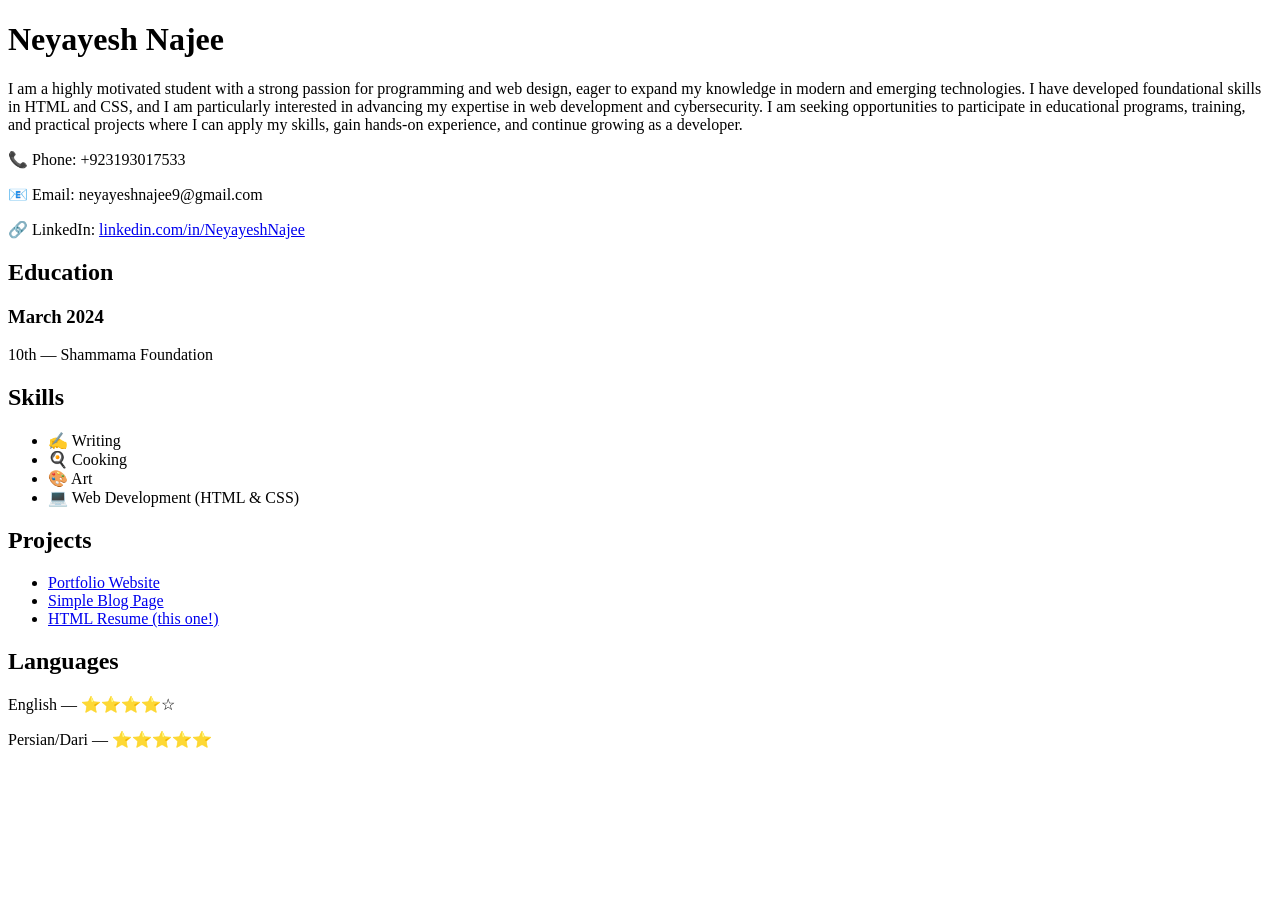
==== docs/index.html @ f471a8b7 "Update and rename index.html to docs/index.html" ====
<!DOCTYPE html>
<html lang="en">
<head>
  <meta charset="UTF-8">
  <meta name="viewport" content="width=device-width, initial-scale=1.0">
  <title>Neyayesh Najee - Resume</title>
  <link rel="stylesheet" href="style.css">
</head>
<body>
  <!-- Header -->
  <header>
    <h1>Neyayesh Najee</h1>
  </header>

  <!-- Description -->
  <div class="description">
    <p>
      I am a highly motivated student with a strong passion for programming and web design,
      eager to expand my knowledge in modern and emerging technologies.
      I have developed foundational skills in HTML and CSS, and I am particularly interested
      in advancing my expertise in web development and cybersecurity.
      I am seeking opportunities to participate in educational programs, training, and
      practical projects where I can apply my skills, gain hands-on experience, and continue
      growing as a developer.
    </p>
  </div>

  <!-- Contact Details -->
  <div class="contact-details">
    <p>📞 Phone: ‪+923193017533‬</p>
    <p>📧 Email: neyayeshnajee9@gmail.com</p>
    <p>🔗 LinkedIn: 
      <a href="https://www.linkedin.com/in/NeyayeshNajee" target="_blank">
        linkedin.com/in/NeyayeshNajee
      </a>
    </p>
  </div>

  <!-- Education -->
  <div class="education">
    <h2>Education</h2>
    <div class="edu">
      <h3>March 2024</h3>
      <p><span class="field">10th</span> — Shammama Foundation</p>
    </div>
  </div>

  <!-- Skills -->
  <div class="skills">
    <h2>Skills</h2>
    <ul>
      <li>✍ Writing</li>
      <li>🍳 Cooking</li>
      <li>🎨 Art</li>
      <li>💻 Web Development (HTML & CSS)</li>
    </ul>
  </div>

  <!-- Projects -->
  <div class="projects">
    <h2>Projects</h2>
    <ul>
      <li><a href="#">Portfolio Website</a></li>
      <li><a href="#">Simple Blog Page</a></li>
      <li><a href="#">HTML Resume (this one!)</a></li>
    </ul>
  </div>

  <!-- Languages -->
  <div class="languages">
    <h2>Languages</h2>
    <p>English — ⭐⭐⭐⭐☆</p>
    <p>Persian/Dari — ⭐⭐⭐⭐⭐</p>
  </div>
</body>
</html>
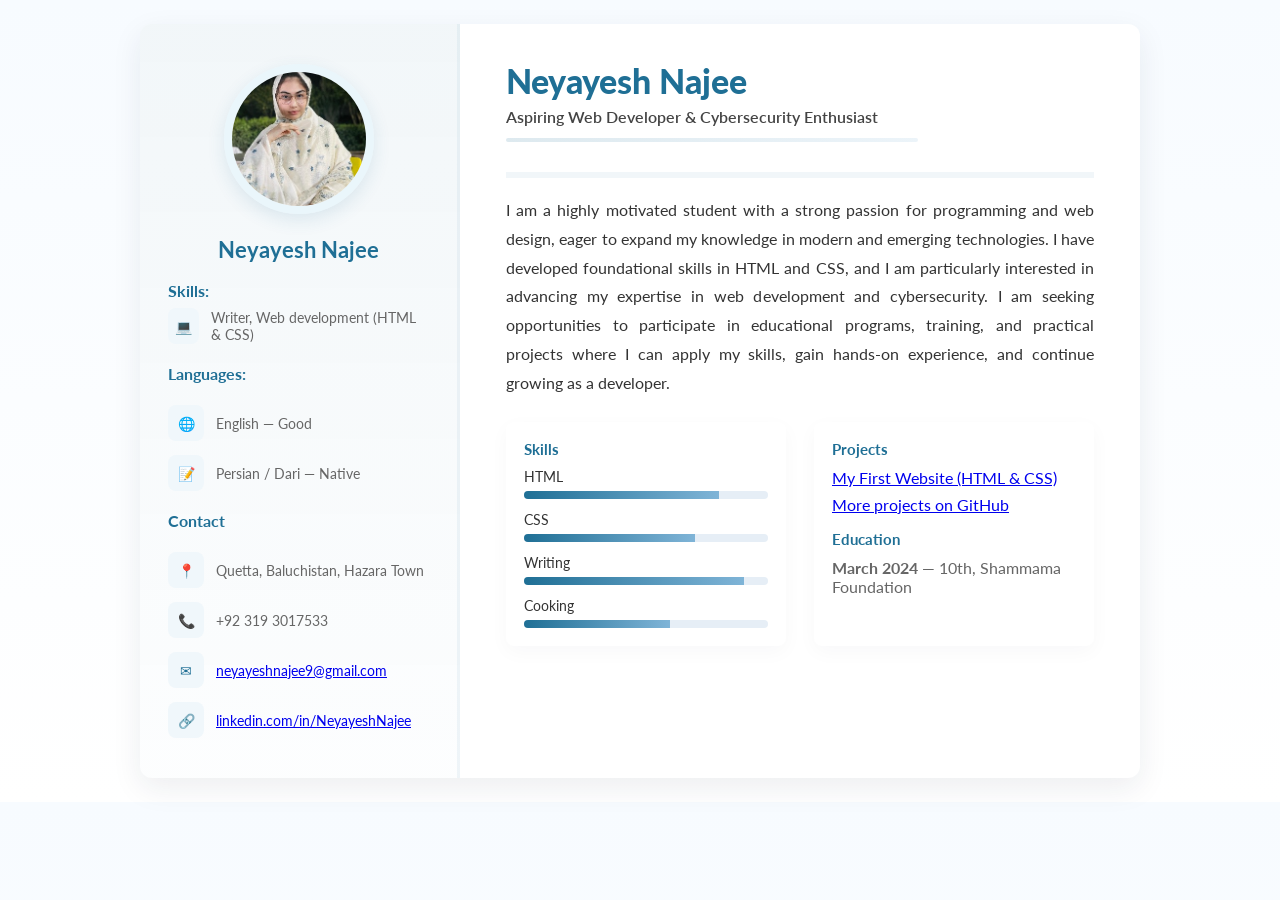
==== commit cd7121c2: "Update index.html" ====
--- a/docs/index.html
+++ b/docs/index.html
@@ -1,76 +1,96 @@
 <!DOCTYPE html>
 <html lang="en">
 <head>
-  <meta charset="UTF-8">
-  <meta name="viewport" content="width=device-width, initial-scale=1.0">
+  <meta charset="utf-8" />
+  <meta name="viewport" content="width=device-width,initial-scale=1" />
   <title>Neyayesh Najee - Resume</title>
+
+  <!-- Google font -->
+  <link href="https://fonts.googleapis.com/css2?family=Lato:wght@300;400;700;900&display=swap" rel="stylesheet">
+
+  <!-- style CSS -->
   <link rel="stylesheet" href="style.css">
 </head>
 <body>
-  <!-- Header -->
-  <header>
-    <h1>Neyayesh Najee</h1>
-  </header>
+  <div class="wrap" role="main">
+    <!-- LEFT -->
+    <aside class="left" aria-labelledby="profile-name">
+      <div class="avatar-wrap">
+        <div class="avatar">
+          <!-- Neyayesh -->
+          <img src="Neyayesh.jpg" alt="Neyayesh Najee">
+        </div>
+      </div>
 
-  <!-- Description -->
-  <div class="description">
-    <p>
-      I am a highly motivated student with a strong passion for programming and web design,
-      eager to expand my knowledge in modern and emerging technologies.
-      I have developed foundational skills in HTML and CSS, and I am particularly interested
-      in advancing my expertise in web development and cybersecurity.
-      I am seeking opportunities to participate in educational programs, training, and
-      practical projects where I can apply my skills, gain hands-on experience, and continue
-      growing as a developer.
-    </p>
-  </div>
+      <h3 id="profile-name">Neyayesh Najee</h3>
 
-  <!-- Contact Details -->
-  <div class="contact-details">
-    <p>📞 Phone: ‪+923193017533‬</p>
-    <p>📧 Email: neyayeshnajee9@gmail.com</p>
-    <p>🔗 LinkedIn: 
-      <a href="https://www.linkedin.com/in/NeyayeshNajee" target="_blank">
-        linkedin.com/in/NeyayeshNajee
-      </a>
-    </p>
-  </div>
+      <div class="contact">
+        <div class="small-title">Skills:</div>
+        <div class="contact-list">
+          <div class="contact-item"><div class="icon">💻</div><div>Writer, Web development (HTML &amp; CSS)</div></div>
 
-  <!-- Education -->
-  <div class="education">
-    <h2>Education</h2>
-    <div class="edu">
-      <h3>March 2024</h3>
-      <p><span class="field">10th</span> — Shammama Foundation</p>
-    </div>
-  </div>
+          <div class="small-title" style="margin-top:6px">Languages:</div>
+          <div class="contact-item"><div class="icon">🌐</div><div>English — Good</div></div>
+          <div class="contact-item"><div class="icon">📝</div><div>Persian / Dari — Native</div></div>
 
-  <!-- Skills -->
-  <div class="skills">
-    <h2>Skills</h2>
-    <ul>
-      <li>✍ Writing</li>
-      <li>🍳 Cooking</li>
-      <li>🎨 Art</li>
-      <li>💻 Web Development (HTML & CSS)</li>
-    </ul>
-  </div>
+          <div class="small-title" style="margin-top:6px">Contact</div>
+          <div class="contact-item"><div class="icon">📍</div><div>Quetta, Baluchistan, Hazara Town</div></div>
+          <div class="contact-item"><div class="icon">📞</div><div>+92 319 3017533</div></div>
+          <div class="contact-item"><div class="icon">✉</div><div><a href="mailto:neyayeshnajee9@gmail.com">neyayeshnajee9@gmail.com</a></div></div>
+          <div class="contact-item"><div class="icon">🔗</div><div><a href="https://www.linkedin.com/in/NeyayeshNajee" target="_blank">linkedin.com/in/NeyayeshNajee</a></div></div>
+        </div>
+      </div>
+    </aside>
 
-  <!-- Projects -->
-  <div class="projects">
-    <h2>Projects</h2>
-    <ul>
-      <li><a href="#">Portfolio Website</a></li>
-      <li><a href="#">Simple Blog Page</a></li>
-      <li><a href="#">HTML Resume (this one!)</a></li>
-    </ul>
-  </div>
+    <!-- RIGHT -->
+    <section class="right">
+      <header class="top">
+        <div class="name">
+          <h1>Neyayesh Najee</h1>
+          <div class="title">Aspiring Web Developer &amp; Cybersecurity Enthusiast</div>
+        </div>
+        <div class="meta-sep" aria-hidden="true"></div>
+      </header>
 
-  <!-- Languages -->
-  <div class="languages">
-    <h2>Languages</h2>
-    <p>English — ⭐⭐⭐⭐☆</p>
-    <p>Persian/Dari — ⭐⭐⭐⭐⭐</p>
+      <article class="summary" aria-label="About me">
+        I am a highly motivated student with a strong passion for programming and web design, eager to expand my knowledge in modern and emerging technologies. I have developed foundational skills in HTML and CSS, and I am particularly interested in advancing my expertise in web development and cybersecurity. I am seeking opportunities to participate in educational programs, training, and practical projects where I can apply my skills, gain hands-on experience, and continue growing as a developer.
+      </article>
+
+      <div class="side-row">
+        <div class="box">
+          <h4>Skills</h4>
+          <div class="skills-list">
+            <div>
+              <div class="skill">HTML</div>
+              <div class="progress"><span style="width:80%"></span></div>
+            </div>
+            <div>
+              <div class="skill">CSS</div>
+              <div class="progress"><span style="width:70%"></span></div>
+            </div>
+            <div>
+              <div class="skill">Writing</div>
+              <div class="progress"><span style="width:90%"></span></div>
+            </div>
+            <div>
+              <div class="skill">Cooking</div>
+              <div class="progress"><span style="width:60%"></span></div>
+            </div>
+          </div>
+        </div>
+
+        <div class="box projects">
+          <h4>Projects</h4>
+          <ul>
+            <li><a href="https://github.com/NeyayeshNajee/my-first-website" target="_blank">My First Website (HTML &amp; CSS)</a></li>
+            <li><a href="https://github.com/NeyayeshNajee" target="_blank">More projects on GitHub</a></li>
+          </ul>
+
+          <h4 style="margin-top:16px">Education</h4>
+          <p style="margin-top:6px;color:var(--muted)"><strong>March 2024</strong> — 10th, Shammama Foundation</p>
+        </div>
+      </div>
+    </section>
   </div>
 </body>
 </html>
--- a/docs/style.css
+++ b/docs/style.css
@@ -0,0 +1,71 @@
+:root{
+  --primary: #1f6f95;
+  --accent:  #7fb4d7;
+  --bg:      #f7fbff;
+  --card:    #ffffff;
+  --muted:   #666;
+  --max:     1000px;
+}
+
+*{box-sizing:border-box;margin:0;padding:0}
+body{
+  font-family: "Lato", Arial, sans-serif;
+  background: linear-gradient(180deg,var(--bg),#ffffff);
+  color:#222;
+  padding:24px;
+  display:flex;
+  justify-content:center;
+}
+
+.wrap{
+  width:100%;
+  max-width:var(--max);
+  background:var(--card);
+  border-radius:12px;
+  box-shadow:0 10px 30px rgba(25,40,60,0.08);
+  overflow:hidden;
+  display:grid;
+  grid-template-columns:320px 1fr;
+}
+
+.left {
+  background:linear-gradient(180deg, rgba(31,111,149,0.06), rgba(127,180,215,0.02));
+  padding:40px 28px;
+  border-right:3px solid rgba(31,111,149,0.06);
+}
+
+.avatar-wrap{display:flex;justify-content:center;margin-bottom:22px;}
+.avatar{width:150px;height:150px;border-radius:50%;overflow:hidden;border:8px solid #eaf6fb;box-shadow:0 6px 18px rgba(31,111,149,0.12);}
+.avatar img{width:100%;height:100%;object-fit:cover;}
+
+.left h3{text-align:center;margin-bottom:18px;color:var(--primary);font-size:22px;font-weight:700;}
+.small-title{font-weight:700;color:var(--primary);margin-bottom:8px}
+.contact-list{display:flex;flex-direction:column;gap:14px}
+.contact-item{display:flex;gap:12px;align-items:center;color:var(--muted);font-size:14px;}
+.icon{width:36px;height:36px;border-radius:8px;display:inline-grid;place-items:center;background:#f0f7fb;color:var(--primary);}
+
+.right{padding:36px 46px;}
+.top{border-bottom:6px solid rgba(31,111,149,0.06);padding-bottom:18px;margin-bottom:18px;}
+.name{display:flex;flex-direction:column;gap:6px;}
+.name h1{font-size:34px;color:var(--primary);font-weight:900;}
+.title{color:#444;font-weight:600;font-size:16px;}
+.meta-sep{height:4px;background:linear-gradient(90deg,var(--primary), var(--accent));width:70%;margin:12px 0;border-radius:4px;opacity:0.15;}
+
+.summary{font-size:16px;color:#333;line-height:1.8;text-align:justify;margin-bottom:24px;}
+.side-row{display:flex;gap:28px;flex-wrap:wrap;}
+
+.box{background:#fff;padding:18px;border-radius:8px;box-shadow:0 6px 20px rgba(20,40,60,0.03);flex:1;}
+.box h4{color:var(--primary);margin-bottom:10px;font-size:15px}
+.skills-list{display:flex;flex-direction:column;gap:12px}
+.skill{font-size:14px;color:#333;}
+.progress{height:8px;background:#e6eef6;border-radius:8px;overflow:hidden;margin-top:6px;}
+.progress > span{display:block;height:100%;background:linear-gradient(90deg,var(--primary),var(--accent));}
+
+.projects ul{list-style:none;padding-left:0;}
+.projects li{margin-bottom:8px;}
+
+@media (max-width:900px){
+  .wrap{grid-template-columns:1fr;}
+  .left{border-right:none;border-top:1px solid rgba(31,111,149,0.04)}
+  .right{padding:22px}
+}
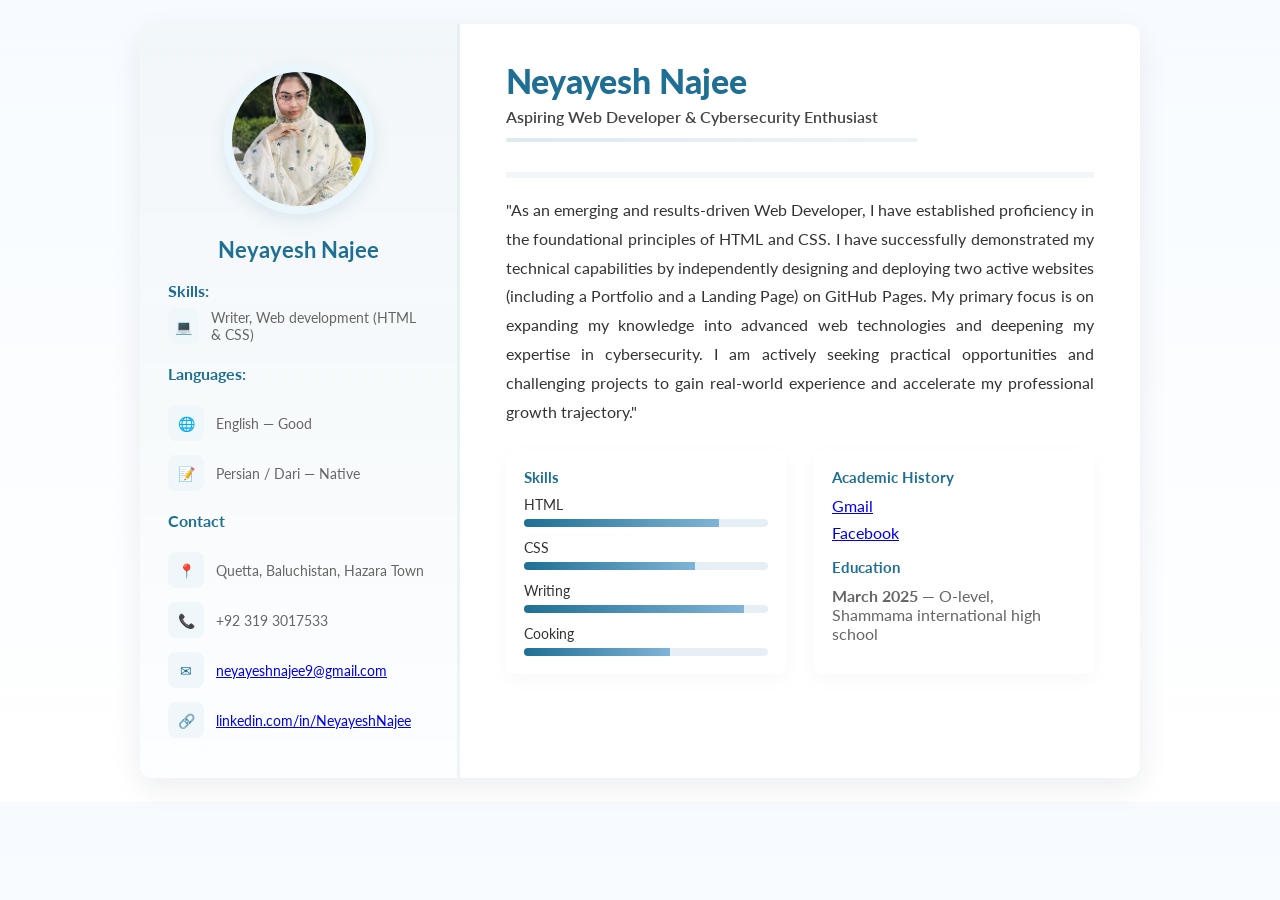
==== commit 7180a938: "Update index.html" ====
--- a/docs/index.html
+++ b/docs/index.html
@@ -18,7 +18,7 @@
       <div class="avatar-wrap">
         <div class="avatar">
           <!-- Neyayesh -->
-          <img src="Neyayesh.jpg" alt="Neyayesh Najee">
+          <img src="Neyayesh.jpg" alt="Profile Picture">
         </div>
       </div>
 
@@ -53,7 +53,7 @@
       </header>
 
       <article class="summary" aria-label="About me">
-        I am a highly motivated student with a strong passion for programming and web design, eager to expand my knowledge in modern and emerging technologies. I have developed foundational skills in HTML and CSS, and I am particularly interested in advancing my expertise in web development and cybersecurity. I am seeking opportunities to participate in educational programs, training, and practical projects where I can apply my skills, gain hands-on experience, and continue growing as a developer.
+        ​"As an emerging and results-driven Web Developer, I have established proficiency in the foundational principles of HTML and CSS. I have successfully demonstrated my technical capabilities by independently designing and deploying two active websites (including a Portfolio and a Landing Page) on GitHub Pages. My primary focus is on expanding my knowledge into advanced web technologies and deepening my expertise in cybersecurity. I am actively seeking practical opportunities and challenging projects to gain real-world experience and accelerate my professional growth trajectory."
       </article>
 
       <div class="side-row">
@@ -80,17 +80,19 @@
         </div>
 
         <div class="box projects">
-          <h4>Projects</h4>
+          <h4>Academic History</h4>
           <ul>
-            <li><a href="https://github.com/NeyayeshNajee/my-first-website" target="_blank">My First Website (HTML &amp; CSS)</a></li>
-            <li><a href="https://github.com/NeyayeshNajee" target="_blank">More projects on GitHub</a></li>
+            <li><a href="mailto:shamamahighschool@gmail.com" target="_blank">Gmail</a></li>
+            <li><a href="https://www.facebook.com/share/17jCwsYyBf/" target="_blank">Facebook</a></li>
           </ul>
 
           <h4 style="margin-top:16px">Education</h4>
-          <p style="margin-top:6px;color:var(--muted)"><strong>March 2024</strong> — 10th, Shammama Foundation</p>
+          <p style="margin-top:6px;color:var(--muted)"><strong>March 2025</strong> — O-level, Shammama international high school</p>
         </div>
       </div>
     </section>
   </div>
 </body>
 </html>
+
+
